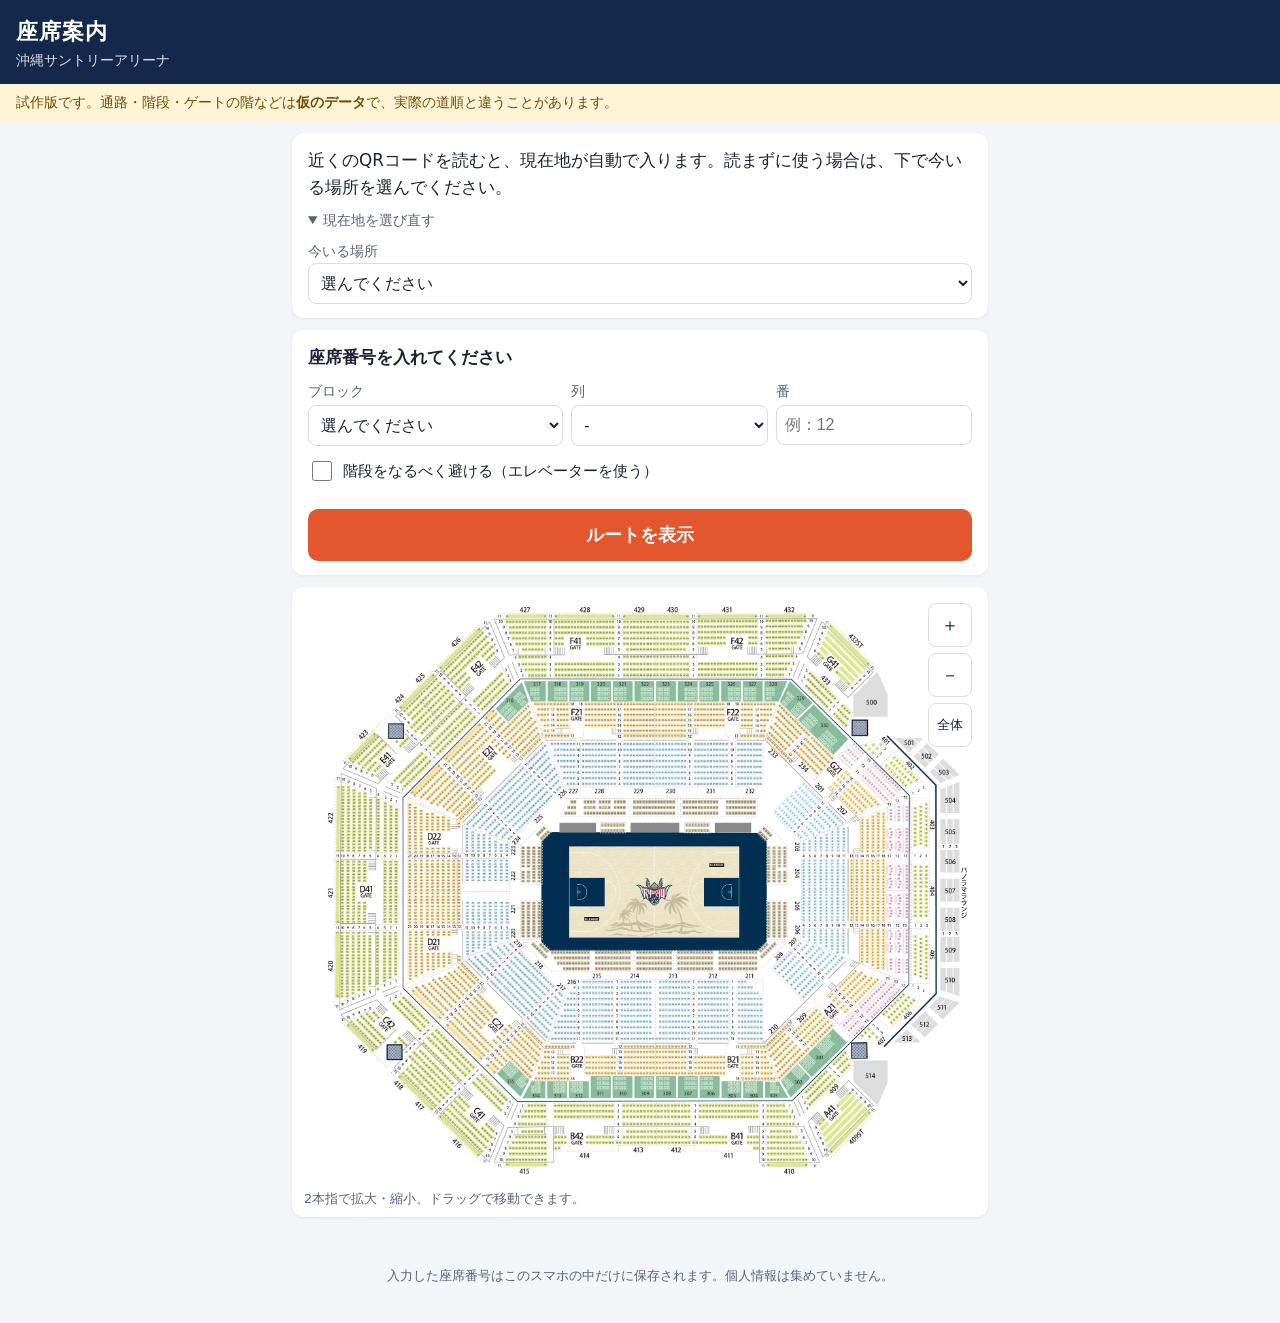
==== index.html @ 665fe1b9 "座席案内Webアプリの試作版を追加 QRコードのURL（?from=地点ID）から現在地を出し、ブロック・列・番を入れると 座席図の上にルートと文章の道順を表示する。座席図PDFからブロック・ゲート・" ====
<!doctype html>
<html lang="ja">
<head>
  <meta charset="utf-8">
  <meta name="viewport" content="width=device-width, initial-scale=1, viewport-fit=cover">
  <meta name="theme-color" content="#14284b">
  <title>座席案内 | 沖縄サントリーアリーナ</title>
  <link rel="stylesheet" href="style.css">
</head>
<body>
  <header class="site-header">
    <h1>座席案内</h1>
    <p class="venue">沖縄サントリーアリーナ</p>
  </header>

  <p class="trial-banner" role="note">
    試作版です。通路・階段・ゲートの階などは<strong>仮のデータ</strong>で、実際の道順と違うことがあります。
  </p>

  <main>
    <section class="card" aria-labelledby="here-title">
      <h2 id="here-title" class="visually-hidden">現在地</h2>
      <p id="here-text" class="here-text"></p>
      <details id="here-picker" class="here-picker">
        <summary>現在地を選び直す</summary>
        <label for="from-select">今いる場所</label>
        <select id="from-select"></select>
      </details>
    </section>

    <section class="card" aria-labelledby="seat-title">
      <h2 id="seat-title">座席番号を入れてください</h2>
      <form id="seat-form" novalidate>
        <div class="fields">
          <div class="field">
            <label for="block-select">ブロック</label>
            <select id="block-select" required></select>
          </div>
          <div class="field" id="row-field">
            <label for="row-select">列</label>
            <select id="row-select"></select>
          </div>
          <div class="field">
            <label for="seat-input">番</label>
            <input id="seat-input" type="number" inputmode="numeric" min="1" placeholder="例：12">
          </div>
        </div>
        <label class="check">
          <input id="avoid-stairs" type="checkbox">
          階段をなるべく避ける（エレベーターを使う）
        </label>
        <p id="form-error" class="form-error" role="alert"></p>
        <button type="submit" class="primary">ルートを表示</button>
      </form>
    </section>

    <section class="card map-card" aria-label="座席図">
      <div class="map-wrap">
        <svg id="map" role="img" aria-label="座席図とルート"></svg>
        <div class="map-tools">
          <button type="button" id="zoom-in" aria-label="拡大">＋</button>
          <button type="button" id="zoom-out" aria-label="縮小">－</button>
          <button type="button" id="zoom-fit" aria-label="ルート全体を表示">全体</button>
        </div>
      </div>
      <p class="map-hint">2本指で拡大・縮小、ドラッグで移動できます。</p>
    </section>

    <section class="card" id="result" hidden aria-labelledby="result-title">
      <h2 id="result-title">座席までの道順</h2>
      <p id="result-summary" class="summary"></p>
      <ol id="steps" class="steps"></ol>
      <p id="result-note" class="note"></p>
      <p class="note">迷ったときは、近くの柱などに貼られたQRコードを読むと、現在地を更新できます（座席番号は覚えています）。</p>
    </section>
  </main>

  <footer class="site-footer">
    <p>入力した座席番号はこのスマホの中だけに保存されます。個人情報は集めていません。</p>
  </footer>

  <script src="data/venue-data.js"></script>
  <script src="js/route.js"></script>
  <script src="js/app.js"></script>
</body>
</html>
---- style.css ----
:root {
  --navy: #14284b;
  --navy-soft: #2c4677;
  --accent: #e4572e;
  --accent-dark: #c2401b;
  --route: #e4572e;
  --bg: #f3f5f9;
  --card: #ffffff;
  --text: #1c2233;
  --muted: #5b6477;
  --line: #d7dce6;
  --warn-bg: #fff4d6;
  --warn-text: #6b4e00;
}

* { box-sizing: border-box; }

html { -webkit-text-size-adjust: 100%; }

body {
  margin: 0;
  background: var(--bg);
  color: var(--text);
  font-family: system-ui, -apple-system, "Hiragino Sans", "Noto Sans JP", "Yu Gothic UI", sans-serif;
  font-size: 16px;
  line-height: 1.6;
}

.site-header {
  background: var(--navy);
  color: #fff;
  padding: 14px 16px 12px;
  padding-top: max(14px, env(safe-area-inset-top));
}
.site-header h1 { margin: 0; font-size: 1.4rem; letter-spacing: 0.05em; }
.site-header .venue { margin: 0; font-size: 0.85rem; opacity: 0.85; }

.trial-banner {
  margin: 0;
  padding: 8px 16px;
  background: var(--warn-bg);
  color: var(--warn-text);
  font-size: 0.85rem;
}

main {
  max-width: 720px;
  margin: 0 auto;
  padding: 12px 12px 24px;
}

.card {
  background: var(--card);
  border-radius: 12px;
  padding: 14px 16px;
  margin-bottom: 12px;
  box-shadow: 0 1px 3px rgba(20, 40, 75, 0.08);
}
.card h2 { margin: 0 0 10px; font-size: 1.05rem; }

.here-text { margin: 0; font-size: 1.05rem; }
.here-text strong { color: var(--accent-dark); font-size: 1.2rem; }

.here-picker { margin-top: 8px; font-size: 0.9rem; color: var(--muted); }
.here-picker summary { cursor: pointer; }
.here-picker label { display: block; margin-top: 8px; }

.fields {
  display: grid;
  grid-template-columns: 1.3fr 1fr 1fr;
  gap: 8px;
}
.field label { display: block; font-size: 0.85rem; color: var(--muted); margin-bottom: 2px; }

select, input[type="number"] {
  width: 100%;
  font-size: 1rem;
  padding: 10px 8px;
  border: 1px solid var(--line);
  border-radius: 8px;
  background: #fff;
  color: var(--text);
}
select:focus, input:focus { outline: 2px solid var(--navy-soft); outline-offset: 1px; }

.check { display: flex; align-items: center; gap: 8px; margin: 12px 0 4px; font-size: 0.92rem; }
.check input { width: 20px; height: 20px; }

.form-error { color: #b3261e; margin: 4px 0; min-height: 1.2em; font-size: 0.9rem; }

button.primary {
  width: 100%;
  padding: 14px;
  font-size: 1.1rem;
  font-weight: bold;
  color: #fff;
  background: var(--accent);
  border: none;
  border-radius: 10px;
  cursor: pointer;
}
button.primary:active { background: var(--accent-dark); }

.map-card { padding: 8px; }
.map-wrap {
  position: relative;
  width: 100%;
  aspect-ratio: 2000 / 1729;
  background: #fff;
  border-radius: 8px;
  overflow: hidden;
  touch-action: none;
}
#map { width: 100%; height: 100%; display: block; cursor: grab; user-select: none; -webkit-user-select: none; }
#map.dragging { cursor: grabbing; }

.map-tools {
  position: absolute;
  right: 8px;
  top: 8px;
  display: flex;
  flex-direction: column;
  gap: 6px;
}
.map-tools button {
  min-width: 44px;
  height: 44px;
  font-size: 1.1rem;
  border: 1px solid var(--line);
  border-radius: 8px;
  background: rgba(255, 255, 255, 0.95);
  color: var(--navy);
  cursor: pointer;
}
.map-tools #zoom-fit { font-size: 0.8rem; }
.map-hint { margin: 6px 4px 0; font-size: 0.8rem; color: var(--muted); }

/* 地図の上の印 */
.route-line { fill: none; stroke: var(--route); stroke-width: 12; stroke-linecap: round; stroke-linejoin: round; }
.route-halo { fill: none; stroke: #fff; stroke-width: 20; stroke-linecap: round; stroke-linejoin: round; opacity: 0.9; }
.route-last { fill: none; stroke: var(--route); stroke-width: 9; stroke-dasharray: 4 16; stroke-linecap: round; }
.pin-here circle { fill: #1f6feb; stroke: #fff; stroke-width: 6; }
.pin-here .pulse { fill: #1f6feb; opacity: 0.25; stroke: none; }
.pin-seat path { fill: var(--accent); stroke: #fff; stroke-width: 5; }
.pin-label rect { fill: rgba(20, 40, 75, 0.92); }
.pin-label text { fill: #fff; font-size: 30px; font-weight: bold; font-family: inherit; }

.summary { margin: 0 0 8px; font-weight: bold; }
.steps { margin: 0; padding-left: 1.6em; }
.steps li { margin-bottom: 8px; }
.steps li.seat-step { font-weight: bold; }
.steps .sub { display: block; font-size: 0.85rem; color: var(--muted); font-weight: normal; }
.note { font-size: 0.85rem; color: var(--muted); margin: 10px 0 0; }
.note.warn { color: var(--warn-text); background: var(--warn-bg); padding: 6px 8px; border-radius: 6px; }

.site-footer { text-align: center; font-size: 0.8rem; color: var(--muted); padding: 0 16px 24px; }

.visually-hidden {
  position: absolute; width: 1px; height: 1px; margin: -1px; padding: 0;
  overflow: hidden; clip: rect(0 0 0 0); border: 0;
}

@media (max-width: 380px) {
  .fields { grid-template-columns: 1fr 1fr; }
  .fields .field:first-child { grid-column: 1 / -1; }
}
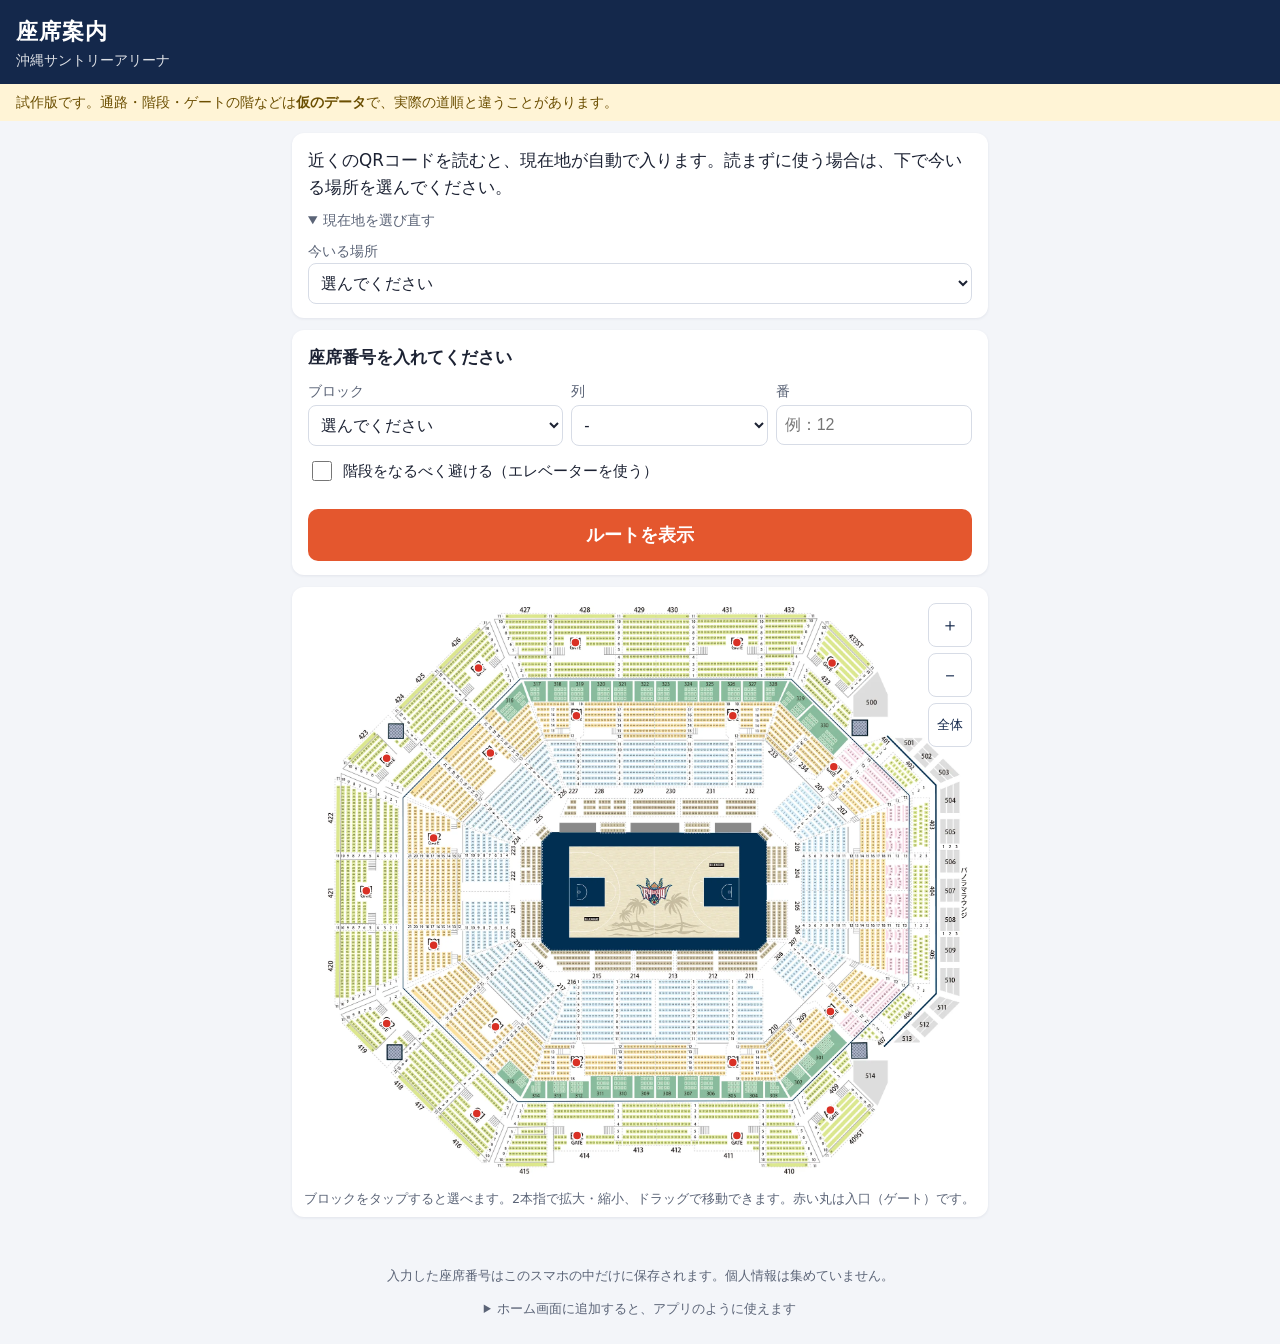
==== commit 18640876: "立体ビューと、座席図タップ・ホーム画面追加に対応 - 1F〜5Fの立体図を使い、手順ごとにその階の上へ道順を描く立体ビューを追加。   階段・エレベーターの手順では、下の階が沈み上の階が降りてくるアニ" ====
--- a/index.html
+++ b/index.html
@@ -5,6 +5,11 @@
   <meta name="viewport" content="width=device-width, initial-scale=1, viewport-fit=cover">
   <meta name="theme-color" content="#14284b">
   <title>座席案内 | 沖縄サントリーアリーナ</title>
+  <link rel="manifest" href="manifest.webmanifest">
+  <link rel="icon" href="assets/icon-192.png">
+  <link rel="apple-touch-icon" href="assets/icon-192.png">
+  <meta name="apple-mobile-web-app-capable" content="yes">
+  <meta name="apple-mobile-web-app-title" content="座席案内">
   <link rel="stylesheet" href="style.css">
 </head>
 <body>
@@ -63,13 +68,31 @@
           <button type="button" id="zoom-fit" aria-label="ルート全体を表示">全体</button>
         </div>
       </div>
-      <p class="map-hint">2本指で拡大・縮小、ドラッグで移動できます。</p>
+      <p class="map-hint">ブロックをタップすると選べます。2本指で拡大・縮小、ドラッグで移動できます。赤い丸は入口（ゲート）です。</p>
     </section>
 
     <section class="card" id="result" hidden aria-labelledby="result-title">
       <h2 id="result-title">座席までの道順</h2>
       <p id="result-summary" class="summary"></p>
+
+      <div id="axo-card" class="axo-card" hidden>
+        <div class="axo-head">
+          <span id="axo-floor" class="floor-badge">2F</span>
+          <span id="axo-caption" class="axo-caption" aria-live="polite"></span>
+        </div>
+        <div class="axo-wrap">
+          <svg id="axo" role="img" aria-label="立体図と道順" preserveAspectRatio="xMidYMid meet"></svg>
+          <div id="floor-rail" class="floor-rail" aria-hidden="true"></div>
+        </div>
+        <div class="axo-nav">
+          <button type="button" id="step-prev">◀ 前へ</button>
+          <span id="step-count" class="step-count"></span>
+          <button type="button" id="step-next">次へ ▶</button>
+        </div>
+      </div>
+
       <ol id="steps" class="steps"></ol>
+      <p class="note">手順をタップすると、立体図でその場所を表示します。</p>
       <p id="result-note" class="note"></p>
       <p class="note">迷ったときは、近くの柱などに貼られたQRコードを読むと、現在地を更新できます（座席番号は覚えています）。</p>
     </section>
@@ -77,10 +100,19 @@
 
   <footer class="site-footer">
     <p>入力した座席番号はこのスマホの中だけに保存されます。個人情報は集めていません。</p>
+    <details class="install">
+      <summary>ホーム画面に追加すると、アプリのように使えます</summary>
+      <ul>
+        <li>iPhone：Safariの共有ボタン → 「ホーム画面に追加」</li>
+        <li>Android：Chromeのメニュー（︙） → 「ホーム画面に追加」または「アプリをインストール」</li>
+      </ul>
+      <p>一度開いておけば、館内で電波が弱くても案内を表示できます。</p>
+    </details>
   </footer>
 
   <script src="data/venue-data.js"></script>
   <script src="js/route.js"></script>
+  <script src="js/axo-view.js"></script>
   <script src="js/app.js"></script>
 </body>
 </html>
--- a/style.css
+++ b/style.css
@@ -164,3 +164,142 @@
   .fields { grid-template-columns: 1fr 1fr; }
   .fields .field:first-child { grid-column: 1 / -1; }
 }
+
+.gate-mark { fill: #d93025; stroke: #fff; stroke-width: 4; }
+.seat-glow {
+  fill: var(--accent);
+  opacity: 0.35;
+  transform-box: fill-box;
+  transform-origin: center;
+  animation: seat-glow 1.4s ease-in-out infinite;
+}
+@keyframes seat-glow {
+  0%, 100% { transform: scale(0.7); opacity: 0.45; }
+  50% { transform: scale(1.25); opacity: 0.12; }
+}
+@media (prefers-reduced-motion: reduce) {
+  .seat-glow { animation: none; }
+}
+
+.install { margin-top: 10px; text-align: left; }
+.install summary { cursor: pointer; text-align: center; }
+.install ul { margin: 6px 0 0; padding-left: 1.4em; }
+
+/* ───────── 立体ビュー */
+.axo-card { margin: 4px -8px 12px; }
+.axo-head { display: flex; align-items: flex-start; gap: 8px; padding: 0 4px 6px; }
+.floor-badge {
+  flex: none;
+  background: var(--navy);
+  color: #fff;
+  font-weight: bold;
+  border-radius: 8px;
+  padding: 2px 10px;
+  font-size: 0.95rem;
+  white-space: nowrap;
+}
+.axo-caption { font-size: 0.95rem; font-weight: bold; line-height: 1.5; }
+.axo-wrap {
+  position: relative;
+  aspect-ratio: 3 / 2;
+  background: linear-gradient(#eef1f6, #f8f9fb);
+  border-radius: 10px;
+  overflow: hidden;
+}
+#axo { width: 100%; height: 100%; display: block; }
+.floor-rail {
+  position: absolute;
+  left: 6px;
+  top: 6px;
+  display: flex;
+  flex-direction: column;
+  gap: 3px;
+}
+.rail-floor {
+  font-size: 0.7rem;
+  width: 30px;
+  text-align: center;
+  border-radius: 6px;
+  background: rgba(255, 255, 255, 0.8);
+  color: #9aa3b4;
+  border: 1px solid transparent;
+}
+.rail-floor.used { color: var(--navy); border-color: #b9c3d6; }
+.rail-floor.active { background: var(--navy-soft); color: #fff; }
+.rail-floor.current { background: var(--accent); color: #fff; font-weight: bold; }
+.axo-nav { display: flex; align-items: center; justify-content: space-between; gap: 8px; padding: 8px 4px 0; }
+.axo-nav button {
+  min-width: 96px;
+  min-height: 44px;
+  border-radius: 10px;
+  border: 1px solid var(--line);
+  background: #fff;
+  color: var(--navy);
+  font-size: 1rem;
+  font-weight: bold;
+  cursor: pointer;
+}
+.axo-nav button:disabled { opacity: 0.35; cursor: default; }
+.step-count { color: var(--muted); font-size: 0.9rem; }
+
+.axo-route-all { fill: none; stroke: var(--route); stroke-width: 10; stroke-linecap: round; stroke-linejoin: round; opacity: 0.35; }
+.axo-route-halo { fill: none; stroke: #fff; stroke-width: 30; stroke-linecap: round; stroke-linejoin: round; opacity: 0.9; }
+.axo-route { fill: none; stroke: var(--route); stroke-width: 18; stroke-linecap: round; stroke-linejoin: round; }
+.axo-route-flow {
+  fill: none; stroke: #fff; stroke-width: 6; stroke-linecap: round; stroke-dasharray: 2 40;
+  animation: axo-flow 1s linear infinite;
+}
+@keyframes axo-flow { to { stroke-dashoffset: -42; } }
+.axo-here { fill: #1f6feb; stroke: #fff; stroke-width: 7; }
+.axo-here-pulse { fill: #1f6feb; opacity: 0.25; }
+.axo-seat { fill: var(--accent); stroke: #fff; stroke-width: 6; }
+.axo-seat-glow {
+  fill: var(--accent); opacity: 0.35; transform-box: fill-box; transform-origin: center;
+  animation: seat-glow 1.4s ease-in-out infinite;
+}
+.axo-label rect { fill: rgba(20, 40, 75, 0.92); }
+.axo-label.seat rect { fill: var(--accent-dark); }
+.axo-label text { fill: #fff; font-size: 40px; font-weight: bold; font-family: inherit; }
+.axo-lift rect { fill: #fff; stroke: var(--navy); stroke-width: 6; }
+.axo-lift text { fill: var(--navy); font-size: 38px; font-weight: bold; font-family: inherit; }
+.axo-climb line { stroke: var(--accent); stroke-width: 10; stroke-dasharray: 6 18; stroke-linecap: round; animation: axo-flow 0.8s linear infinite; }
+.axo-climb path { fill: none; stroke: var(--accent); stroke-width: 12; stroke-linecap: round; stroke-linejoin: round; }
+.axo-climb circle { fill: var(--accent); }
+
+/* 階が入れ替わるアニメーション（下の階が沈み、上の階が降りてくる） */
+.axo-layer.enter-from-above { animation: enter-above 0.6s ease-out both; }
+.axo-layer.enter-from-below { animation: enter-below 0.6s ease-out both; }
+@keyframes enter-above { from { transform: translateY(-220px); opacity: 0; } to { transform: none; opacity: 1; } }
+@keyframes enter-below { from { transform: translateY(220px); opacity: 0; } to { transform: none; opacity: 1; } }
+
+.going-up .from { animation: sink 3.2s ease-in-out infinite; }
+.going-up .to { animation: drop-in 3.2s ease-in-out infinite; }
+.going-down .from { animation: rise-away 3.2s ease-in-out infinite; }
+.going-down .to { animation: rise-in 3.2s ease-in-out infinite; }
+@keyframes sink {
+  0%, 25% { transform: none; opacity: 1; }
+  55%, 100% { transform: translateY(180px); opacity: 0.18; }
+}
+@keyframes drop-in {
+  0%, 25% { transform: translateY(-260px); opacity: 0; }
+  55%, 100% { transform: none; opacity: 1; }
+}
+@keyframes rise-away {
+  0%, 25% { transform: none; opacity: 1; }
+  55%, 100% { transform: translateY(-180px); opacity: 0.18; }
+}
+@keyframes rise-in {
+  0%, 25% { transform: translateY(260px); opacity: 0; }
+  55%, 100% { transform: none; opacity: 1; }
+}
+.axo-climb { animation: climb-show 3.2s ease-in-out infinite; }
+@keyframes climb-show { 0%, 20% { opacity: 1; } 60%, 100% { opacity: 0.2; } }
+
+.steps li { cursor: pointer; border-radius: 6px; padding: 2px 4px; }
+.steps li.active { background: #fdebe5; }
+
+@media (prefers-reduced-motion: reduce) {
+  .axo-route-flow, .axo-climb line, .axo-seat-glow, .axo-layer, .going-up .from, .going-up .to,
+  .going-down .from, .going-down .to, .axo-climb { animation: none !important; }
+  .going-up .from, .going-down .from { opacity: 0.25; }
+}
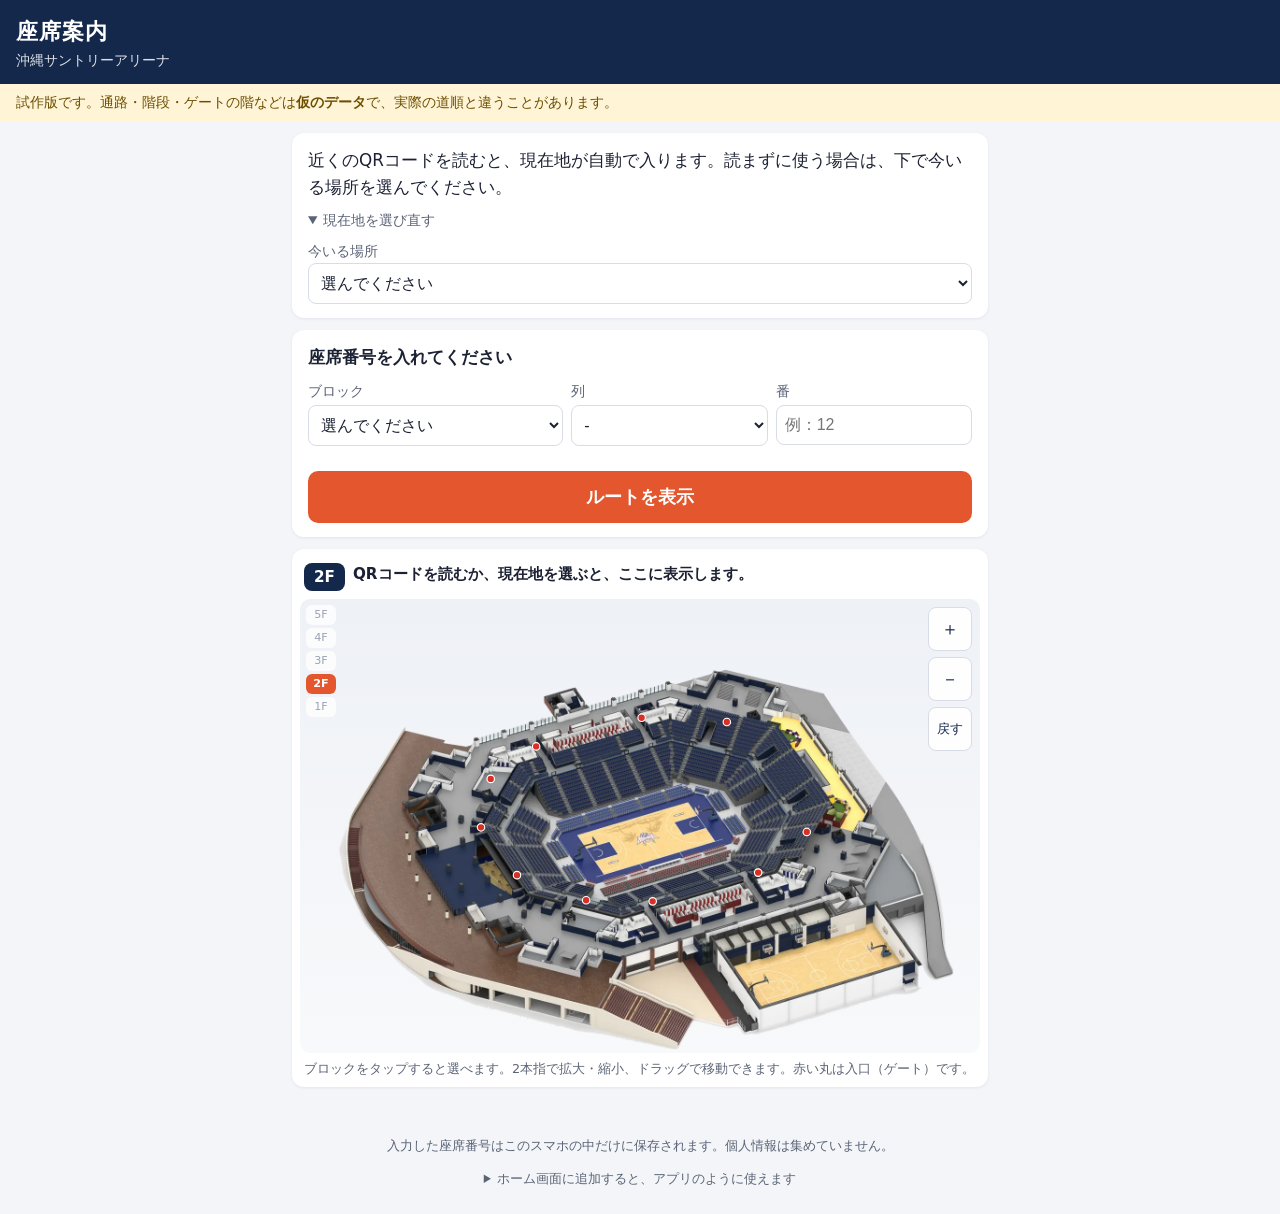
==== commit f17b7546: "座席図（PDF）の表示と「エレベーターを使う」の選択をなくし、立体図だけで案内 - 画面から座席図を外し、立体図を常に表示。現在地、選んだブロック、道順をすべて立体図で見せる - 立体図のタップでブロ" ====
--- a/index.html
+++ b/index.html
@@ -50,46 +50,36 @@
             <input id="seat-input" type="number" inputmode="numeric" min="1" placeholder="例：12">
           </div>
         </div>
-        <label class="check">
-          <input id="avoid-stairs" type="checkbox">
-          階段をなるべく避ける（エレベーターを使う）
-        </label>
         <p id="form-error" class="form-error" role="alert"></p>
         <button type="submit" class="primary">ルートを表示</button>
       </form>
     </section>
 
-    <section class="card map-card" aria-label="座席図">
-      <div class="map-wrap">
-        <svg id="map" role="img" aria-label="座席図とルート"></svg>
+    <section class="card map-card" id="axo-card" aria-label="立体図">
+      <div class="axo-head">
+        <span id="axo-floor" class="floor-badge">2F</span>
+        <span id="axo-caption" class="axo-caption" aria-live="polite"></span>
+      </div>
+      <div class="axo-wrap">
+        <svg id="axo" role="img" aria-label="立体図と道順"></svg>
+        <div id="floor-rail" class="floor-rail" aria-hidden="true"></div>
         <div class="map-tools">
-          <button type="button" id="zoom-in" aria-label="拡大">＋</button>
-          <button type="button" id="zoom-out" aria-label="縮小">－</button>
-          <button type="button" id="zoom-fit" aria-label="ルート全体を表示">全体</button>
+          <button type="button" id="axo-zoom-in" aria-label="拡大">＋</button>
+          <button type="button" id="axo-zoom-out" aria-label="縮小">－</button>
+          <button type="button" id="axo-zoom-fit" aria-label="元の表示に戻す">戻す</button>
         </div>
       </div>
-      <p class="map-hint">ブロックをタップすると選べます。2本指で拡大・縮小、ドラッグで移動できます。赤い丸は入口（ゲート）です。</p>
+      <div class="axo-nav" id="axo-nav" hidden>
+        <button type="button" id="step-prev">◀ 前へ</button>
+        <span id="step-count" class="step-count"></span>
+        <button type="button" id="step-next">次へ ▶</button>
+      </div>
+      <p class="map-hint" id="axo-hint">ブロックをタップすると選べます。2本指で拡大・縮小、ドラッグで移動できます。赤い丸は入口（ゲート）です。</p>
     </section>
 
     <section class="card" id="result" hidden aria-labelledby="result-title">
       <h2 id="result-title">座席までの道順</h2>
       <p id="result-summary" class="summary"></p>
-
-      <div id="axo-card" class="axo-card" hidden>
-        <div class="axo-head">
-          <span id="axo-floor" class="floor-badge">2F</span>
-          <span id="axo-caption" class="axo-caption" aria-live="polite"></span>
-        </div>
-        <div class="axo-wrap">
-          <svg id="axo" role="img" aria-label="立体図と道順" preserveAspectRatio="xMidYMid meet"></svg>
-          <div id="floor-rail" class="floor-rail" aria-hidden="true"></div>
-        </div>
-        <div class="axo-nav">
-          <button type="button" id="step-prev">◀ 前へ</button>
-          <span id="step-count" class="step-count"></span>
-          <button type="button" id="step-next">次へ ▶</button>
-        </div>
-      </div>
 
       <ol id="steps" class="steps"></ol>
       <p class="note">手順をタップすると、立体図でその場所を表示します。</p>
--- a/style.css
+++ b/style.css
@@ -102,18 +102,6 @@
 button.primary:active { background: var(--accent-dark); }
 
 .map-card { padding: 8px; }
-.map-wrap {
-  position: relative;
-  width: 100%;
-  aspect-ratio: 2000 / 1729;
-  background: #fff;
-  border-radius: 8px;
-  overflow: hidden;
-  touch-action: none;
-}
-#map { width: 100%; height: 100%; display: block; cursor: grab; user-select: none; -webkit-user-select: none; }
-#map.dragging { cursor: grabbing; }
-
 .map-tools {
   position: absolute;
   right: 8px;
@@ -132,18 +120,8 @@
   color: var(--navy);
   cursor: pointer;
 }
-.map-tools #zoom-fit { font-size: 0.8rem; }
+.map-tools #axo-zoom-fit { font-size: 0.8rem; }
 .map-hint { margin: 6px 4px 0; font-size: 0.8rem; color: var(--muted); }
-
-/* 地図の上の印 */
-.route-line { fill: none; stroke: var(--route); stroke-width: 12; stroke-linecap: round; stroke-linejoin: round; }
-.route-halo { fill: none; stroke: #fff; stroke-width: 20; stroke-linecap: round; stroke-linejoin: round; opacity: 0.9; }
-.route-last { fill: none; stroke: var(--route); stroke-width: 9; stroke-dasharray: 4 16; stroke-linecap: round; }
-.pin-here circle { fill: #1f6feb; stroke: #fff; stroke-width: 6; }
-.pin-here .pulse { fill: #1f6feb; opacity: 0.25; stroke: none; }
-.pin-seat path { fill: var(--accent); stroke: #fff; stroke-width: 5; }
-.pin-label rect { fill: rgba(20, 40, 75, 0.92); }
-.pin-label text { fill: #fff; font-size: 30px; font-weight: bold; font-family: inherit; }
 
 .summary { margin: 0 0 8px; font-weight: bold; }
 .steps { margin: 0; padding-left: 1.6em; }
@@ -165,14 +143,6 @@
   .fields .field:first-child { grid-column: 1 / -1; }
 }
 
-.gate-mark { fill: #d93025; stroke: #fff; stroke-width: 4; }
-.seat-glow {
-  fill: var(--accent);
-  opacity: 0.35;
-  transform-box: fill-box;
-  transform-origin: center;
-  animation: seat-glow 1.4s ease-in-out infinite;
-}
 @keyframes seat-glow {
   0%, 100% { transform: scale(0.7); opacity: 0.45; }
   50% { transform: scale(1.25); opacity: 0.12; }
@@ -186,7 +156,6 @@
 .install ul { margin: 6px 0 0; padding-left: 1.4em; }
 
 /* ───────── 立体ビュー */
-.axo-card { margin: 4px -8px 12px; }
 .axo-head { display: flex; align-items: flex-start; gap: 8px; padding: 0 4px 6px; }
 .floor-badge {
   flex: none;
@@ -303,3 +272,10 @@
   .going-down .from, .going-down .to, .axo-climb { animation: none !important; }
   .going-up .from, .going-down .from { opacity: 0.25; }
 }
+
+.axo-gate { fill: #d93025; stroke: #fff; stroke-width: 5; }
+.map-card .axo-head { padding: 6px 4px 8px; }
+.axo-wrap { touch-action: none; }
+#axo { cursor: grab; user-select: none; -webkit-user-select: none; }
+
+[hidden] { display: none !important; }
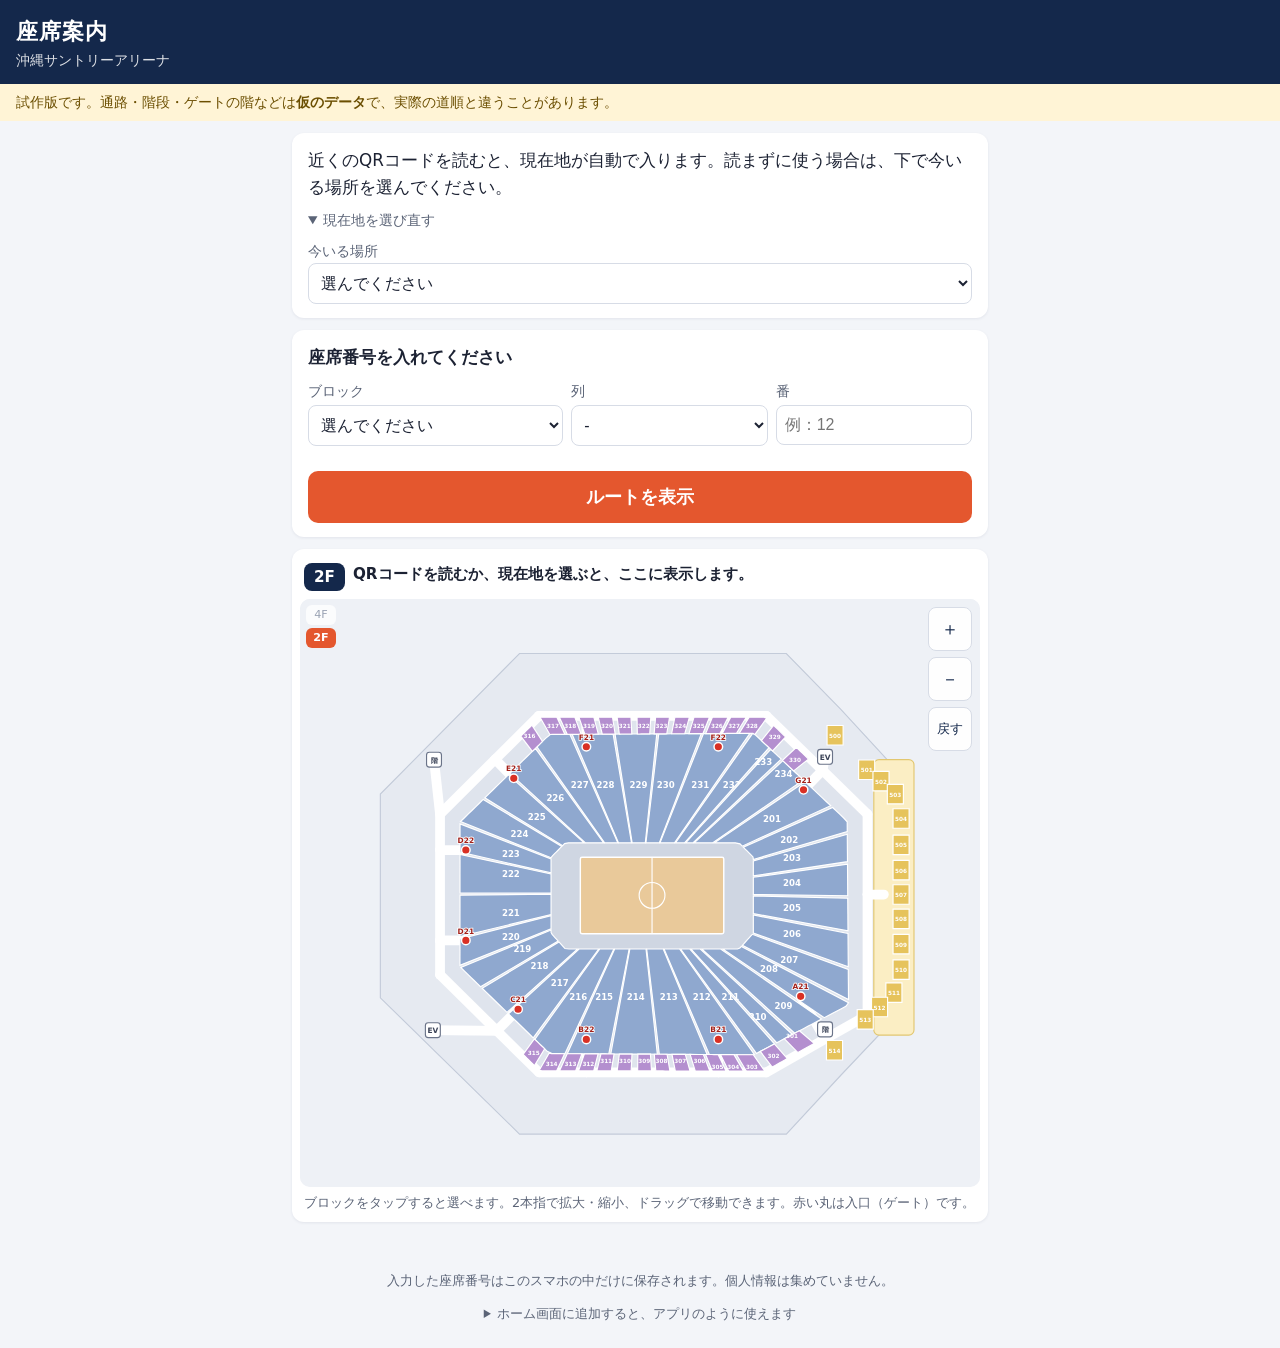
==== commit 950e4442: "立体図を平面図に置き換え、道順を横スライドのカードに変更 - 2F・4Fを真上から見た平面図を、座席・廊下・ゲート・階段のデータから描くようにした（js/floor-map.js） - 4Fは客席の外" ====
--- a/index.html
+++ b/index.html
@@ -55,13 +55,13 @@
       </form>
     </section>
 
-    <section class="card map-card" id="axo-card" aria-label="立体図">
+    <section class="card map-card" id="axo-card" aria-label="平面図">
       <div class="axo-head">
         <span id="axo-floor" class="floor-badge">2F</span>
         <span id="axo-caption" class="axo-caption" aria-live="polite"></span>
       </div>
       <div class="axo-wrap">
-        <svg id="axo" role="img" aria-label="立体図と道順"></svg>
+        <svg id="axo" role="img" aria-label="平面図と道順"></svg>
         <div id="floor-rail" class="floor-rail" aria-hidden="true"></div>
         <div class="map-tools">
           <button type="button" id="axo-zoom-in" aria-label="拡大">＋</button>
@@ -69,11 +69,8 @@
           <button type="button" id="axo-zoom-fit" aria-label="元の表示に戻す">戻す</button>
         </div>
       </div>
-      <div class="axo-nav" id="axo-nav" hidden>
-        <button type="button" id="step-prev">◀ 前へ</button>
-        <span id="step-count" class="step-count"></span>
-        <button type="button" id="step-next">次へ ▶</button>
-      </div>
+      <div id="step-slider" class="step-slider" hidden aria-label="道順の手順（横にスライド）"></div>
+      <div id="step-dots" class="step-dots" hidden></div>
       <p class="map-hint" id="axo-hint">ブロックをタップすると選べます。2本指で拡大・縮小、ドラッグで移動できます。赤い丸は入口（ゲート）です。</p>
     </section>
 
@@ -81,8 +78,11 @@
       <h2 id="result-title">座席までの道順</h2>
       <p id="result-summary" class="summary"></p>
 
-      <ol id="steps" class="steps"></ol>
-      <p class="note">手順をタップすると、立体図でその場所を表示します。</p>
+      <details class="all-steps">
+        <summary>手順を一覧で見る</summary>
+        <ol id="steps" class="steps"></ol>
+        <p class="note">手順をタップすると、地図でその場所を表示します。</p>
+      </details>
       <p id="result-note" class="note"></p>
       <p class="note">迷ったときは、近くの柱などに貼られたQRコードを読むと、現在地を更新できます（座席番号は覚えています）。</p>
     </section>
@@ -102,7 +102,7 @@
 
   <script src="data/venue-data.js"></script>
   <script src="js/route.js"></script>
-  <script src="js/axo-view.js"></script>
+  <script src="js/floor-map.js"></script>
   <script src="js/app.js"></script>
 </body>
 </html>
--- a/style.css
+++ b/style.css
@@ -155,7 +155,7 @@
 .install summary { cursor: pointer; text-align: center; }
 .install ul { margin: 6px 0 0; padding-left: 1.4em; }
 
-/* ───────── 立体ビュー */
+/* ───────── 平面図 */
 .axo-head { display: flex; align-items: flex-start; gap: 8px; padding: 0 4px 6px; }
 .floor-badge {
   flex: none;
@@ -170,7 +170,7 @@
 .axo-caption { font-size: 0.95rem; font-weight: bold; line-height: 1.5; }
 .axo-wrap {
   position: relative;
-  aspect-ratio: 3 / 2;
+  aspect-ratio: 2000 / 1729;
   background: linear-gradient(#eef1f6, #f8f9fb);
   border-radius: 10px;
   overflow: hidden;
@@ -196,20 +196,6 @@
 .rail-floor.used { color: var(--navy); border-color: #b9c3d6; }
 .rail-floor.active { background: var(--navy-soft); color: #fff; }
 .rail-floor.current { background: var(--accent); color: #fff; font-weight: bold; }
-.axo-nav { display: flex; align-items: center; justify-content: space-between; gap: 8px; padding: 8px 4px 0; }
-.axo-nav button {
-  min-width: 96px;
-  min-height: 44px;
-  border-radius: 10px;
-  border: 1px solid var(--line);
-  background: #fff;
-  color: var(--navy);
-  font-size: 1rem;
-  font-weight: bold;
-  cursor: pointer;
-}
-.axo-nav button:disabled { opacity: 0.35; cursor: default; }
-.step-count { color: var(--muted); font-size: 0.9rem; }
 
 .axo-route-all { fill: none; stroke: var(--route); stroke-width: 10; stroke-linecap: round; stroke-linejoin: round; opacity: 0.35; }
 .axo-route-halo { fill: none; stroke: #fff; stroke-width: 30; stroke-linecap: round; stroke-linejoin: round; opacity: 0.9; }
@@ -231,6 +217,68 @@
 .axo-label text { fill: #fff; font-size: 40px; font-weight: bold; font-family: inherit; }
 .axo-lift rect { fill: #fff; stroke: var(--navy); stroke-width: 6; }
 .axo-lift text { fill: var(--navy); font-size: 38px; font-weight: bold; font-family: inherit; }
+/* 平面図の形 */
+.fm-ground { fill: #eef1f6; }
+.fm-building { fill: #e6eaf1; stroke: #c3cbd9; stroke-width: 4; }
+.fm-bowl { fill: #dfe4ed; stroke: #c3cbd9; stroke-width: 4; }
+.fm-apron { fill: #cfd6e2; }
+.fm-court { fill: #e9c99a; stroke: #fff; stroke-width: 5; }
+.fm-court-line { stroke: #fff; stroke-width: 4; fill: none; }
+.fm-below { opacity: 0.35; }
+.fm-upper-ring { fill: #e3e8f0; stroke: #b9c3d6; stroke-width: 4; }
+.fm-lounge-area { fill: #fbeec4; stroke: #e2c770; stroke-width: 4; }
+.fm-concourse { fill: none; stroke: #ffffff; stroke-width: 34; stroke-linecap: round; stroke-linejoin: round; }
+.fm-block { stroke: #fff; stroke-width: 4; }
+.fm-block.lower { fill: #8fa8cf; }
+.fm-block.box { fill: #b48fcf; }
+.fm-block.upper { fill: #7fb6a8; }
+.fm-block.lounge { fill: #e6c35c; }
+.fm-block.selected { fill: var(--accent); }
+.fm-block-label { fill: #fff; font-size: 30px; font-weight: bold; font-family: inherit; pointer-events: none; }
+.fm-block-label.small { font-size: 20px; }
+.fm-core rect { fill: #fff; stroke: #6b7489; stroke-width: 4; }
+.fm-core text { fill: #3a4256; font-size: 26px; font-weight: bold; font-family: inherit; }
+.fm-gate { fill: #d93025; stroke: #fff; stroke-width: 5; }
+.fm-gate-label { fill: #a3201a; font-size: 26px; font-weight: bold; font-family: inherit; paint-order: stroke; stroke: #fff; stroke-width: 6; }
+.fm-climb circle { fill: var(--accent); stroke: #fff; stroke-width: 6; }
+.fm-climb text { fill: #fff; font-size: 52px; font-weight: bold; }
+
+/* 道順の手順（横にスライドするカード） */
+.step-slider {
+  display: flex;
+  overflow-x: auto;
+  scroll-snap-type: x mandatory;
+  scrollbar-width: none;
+  margin-top: 8px;
+  -webkit-overflow-scrolling: touch;
+}
+.step-slider::-webkit-scrollbar { display: none; }
+.step-card {
+  flex: 0 0 100%;
+  scroll-snap-align: start;
+  scroll-snap-stop: always;
+  padding: 10px 12px;
+  border: 1px solid var(--line);
+  border-radius: 10px;
+  background: #fff;
+}
+.step-card.seat { border-color: var(--accent); background: #fff7f4; }
+.step-card-head { display: flex; justify-content: space-between; align-items: center; margin-bottom: 4px; }
+.step-num { color: var(--muted); font-size: 0.85rem; font-weight: bold; }
+.step-floor { background: var(--navy); color: #fff; font-size: 0.8rem; font-weight: bold; border-radius: 6px; padding: 0 8px; }
+.step-text { margin: 0; font-size: 1.05rem; font-weight: bold; }
+.step-sub { margin: 4px 0 0; font-size: 0.85rem; color: var(--muted); }
+.step-swipe { margin: 8px 0 0; font-size: 0.8rem; color: var(--accent-dark); }
+.step-dots { display: flex; justify-content: center; gap: 4px; padding-top: 6px; flex-wrap: wrap; }
+.step-dot {
+  width: 28px; height: 28px; padding: 0; border: none; background: none; cursor: pointer;
+  display: flex; align-items: center; justify-content: center;
+}
+.step-dot::before { content: ""; width: 9px; height: 9px; border-radius: 50%; background: #c3cbd9; }
+.step-dot.active::before { background: var(--accent); width: 22px; border-radius: 5px; }
+.all-steps { margin-top: 4px; }
+.all-steps summary { cursor: pointer; color: var(--navy-soft); font-size: 0.9rem; margin-bottom: 6px; }
+
 .axo-climb line { stroke: var(--accent); stroke-width: 10; stroke-dasharray: 6 18; stroke-linecap: round; animation: axo-flow 0.8s linear infinite; }
 .axo-climb path { fill: none; stroke: var(--accent); stroke-width: 12; stroke-linecap: round; stroke-linejoin: round; }
 .axo-climb circle { fill: var(--accent); }
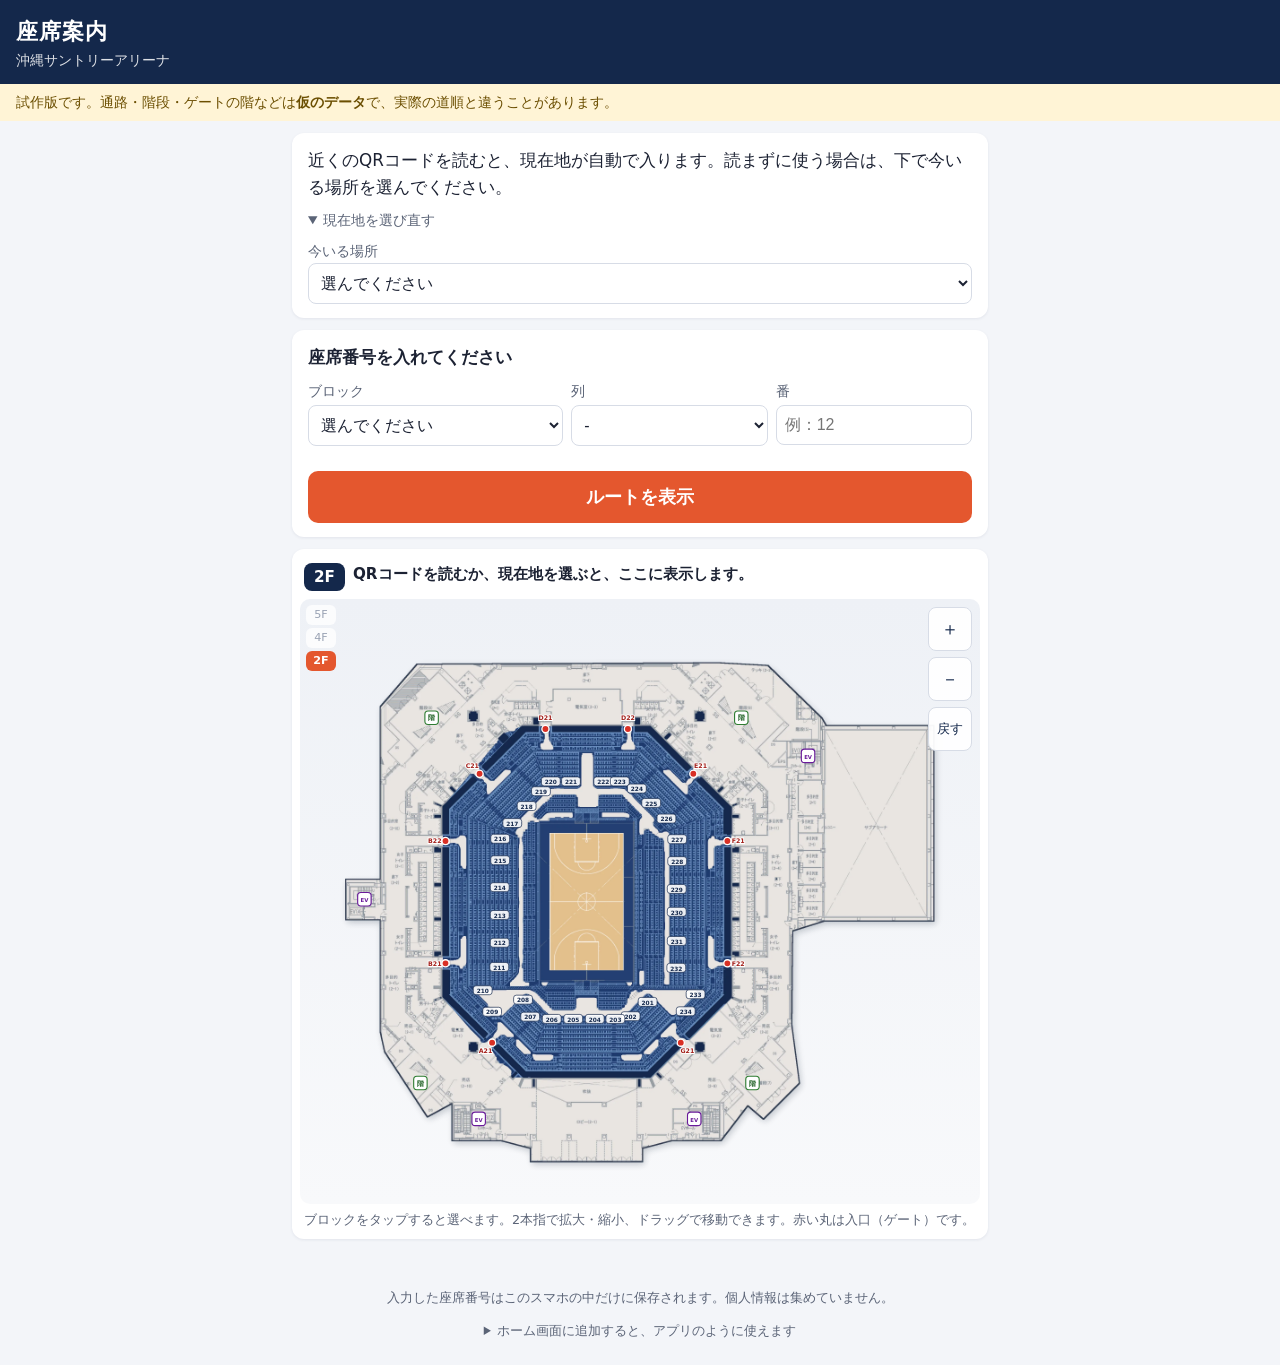
==== commit e3d88c7e: "「次へ」ボタンを追加し、4階の入口と5階（パノラマラウンジ）への道順を図面に合わせる - 手順のスライドに「前へ」「次へ」ボタンを追加（スワイプもそのまま使える） - 401〜433の最寄りゲートを4" ====
--- a/index.html
+++ b/index.html
@@ -70,7 +70,11 @@
         </div>
       </div>
       <div id="step-slider" class="step-slider" hidden aria-label="道順の手順（横にスライド）"></div>
-      <div id="step-dots" class="step-dots" hidden></div>
+      <div id="step-nav" class="step-nav" hidden>
+        <button type="button" id="step-prev" aria-label="前の手順">◀ 前へ</button>
+        <div id="step-dots" class="step-dots"></div>
+        <button type="button" id="step-next" aria-label="次の手順">次へ ▶</button>
+      </div>
       <p class="map-hint" id="axo-hint">ブロックをタップすると選べます。2本指で拡大・縮小、ドラッグで移動できます。赤い丸は入口（ゲート）です。</p>
     </section>
 
--- a/style.css
+++ b/style.css
@@ -170,7 +170,7 @@
 .axo-caption { font-size: 0.95rem; font-weight: bold; line-height: 1.5; }
 .axo-wrap {
   position: relative;
-  aspect-ratio: 2000 / 1729;
+  aspect-ratio: 1360 / 1210;
   background: linear-gradient(#eef1f6, #f8f9fb);
   border-radius: 10px;
   overflow: hidden;
@@ -197,15 +197,15 @@
 .rail-floor.active { background: var(--navy-soft); color: #fff; }
 .rail-floor.current { background: var(--accent); color: #fff; font-weight: bold; }
 
-.axo-route-all { fill: none; stroke: var(--route); stroke-width: 10; stroke-linecap: round; stroke-linejoin: round; opacity: 0.35; }
-.axo-route-halo { fill: none; stroke: #fff; stroke-width: 30; stroke-linecap: round; stroke-linejoin: round; opacity: 0.9; }
-.axo-route { fill: none; stroke: var(--route); stroke-width: 18; stroke-linecap: round; stroke-linejoin: round; }
+.axo-route-all { fill: none; stroke: var(--route); stroke-width: 5; stroke-linecap: round; stroke-linejoin: round; opacity: 0.35; }
+.axo-route-halo { fill: none; stroke: #fff; stroke-width: 15; stroke-linecap: round; stroke-linejoin: round; opacity: 0.9; }
+.axo-route { fill: none; stroke: var(--route); stroke-width: 9; stroke-linecap: round; stroke-linejoin: round; }
 .axo-route-flow {
-  fill: none; stroke: #fff; stroke-width: 6; stroke-linecap: round; stroke-dasharray: 2 40;
+  fill: none; stroke: #fff; stroke-width: 3; stroke-linecap: round; stroke-dasharray: 1 20;
   animation: axo-flow 1s linear infinite;
 }
-@keyframes axo-flow { to { stroke-dashoffset: -42; } }
-.axo-here { fill: #1f6feb; stroke: #fff; stroke-width: 7; }
+@keyframes axo-flow { to { stroke-dashoffset: -21; } }
+.axo-here { fill: #1f6feb; stroke: #fff; stroke-width: 4; }
 .axo-here-pulse { fill: #1f6feb; opacity: 0.25; }
 .axo-seat { fill: var(--accent); stroke: #fff; stroke-width: 6; }
 .axo-seat-glow {
@@ -214,34 +214,24 @@
 }
 .axo-label rect { fill: rgba(20, 40, 75, 0.92); }
 .axo-label.seat rect { fill: var(--accent-dark); }
-.axo-label text { fill: #fff; font-size: 40px; font-weight: bold; font-family: inherit; }
-.axo-lift rect { fill: #fff; stroke: var(--navy); stroke-width: 6; }
-.axo-lift text { fill: var(--navy); font-size: 38px; font-weight: bold; font-family: inherit; }
-/* 平面図の形 */
-.fm-ground { fill: #eef1f6; }
-.fm-building { fill: #e6eaf1; stroke: #c3cbd9; stroke-width: 4; }
-.fm-bowl { fill: #dfe4ed; stroke: #c3cbd9; stroke-width: 4; }
-.fm-apron { fill: #cfd6e2; }
-.fm-court { fill: #e9c99a; stroke: #fff; stroke-width: 5; }
-.fm-court-line { stroke: #fff; stroke-width: 4; fill: none; }
-.fm-below { opacity: 0.35; }
-.fm-upper-ring { fill: #e3e8f0; stroke: #b9c3d6; stroke-width: 4; }
-.fm-lounge-area { fill: #fbeec4; stroke: #e2c770; stroke-width: 4; }
-.fm-concourse { fill: none; stroke: #ffffff; stroke-width: 34; stroke-linecap: round; stroke-linejoin: round; }
-.fm-block { stroke: #fff; stroke-width: 4; }
-.fm-block.lower { fill: #8fa8cf; }
-.fm-block.box { fill: #b48fcf; }
-.fm-block.upper { fill: #7fb6a8; }
-.fm-block.lounge { fill: #e6c35c; }
-.fm-block.selected { fill: var(--accent); }
-.fm-block-label { fill: #fff; font-size: 30px; font-weight: bold; font-family: inherit; pointer-events: none; }
-.fm-block-label.small { font-size: 20px; }
-.fm-core rect { fill: #fff; stroke: #6b7489; stroke-width: 4; }
-.fm-core text { fill: #3a4256; font-size: 26px; font-weight: bold; font-family: inherit; }
-.fm-gate { fill: #d93025; stroke: #fff; stroke-width: 5; }
-.fm-gate-label { fill: #a3201a; font-size: 26px; font-weight: bold; font-family: inherit; paint-order: stroke; stroke: #fff; stroke-width: 6; }
-.fm-climb circle { fill: var(--accent); stroke: #fff; stroke-width: 6; }
-.fm-climb text { fill: #fff; font-size: 52px; font-weight: bold; }
+.axo-label text { fill: #fff; font-size: 20px; font-weight: bold; font-family: inherit; }
+.axo-lift rect { fill: #fff; stroke: var(--accent); stroke-width: 4; }
+.axo-lift text { fill: var(--accent-dark); font-size: 18px; font-weight: bold; font-family: inherit; }
+/* 平面図の上の印 */
+.fm-block-tag rect { fill: rgba(255, 255, 255, 0.9); stroke: #14284b; stroke-width: 1.5; }
+.fm-block-tag text { fill: #14284b; font-size: 13px; font-weight: bold; font-family: inherit; }
+.fm-block-tag.box text, .fm-block-tag.lounge text { font-size: 11px; }
+.fm-block-tag.selected rect { fill: var(--accent); stroke: #fff; }
+.fm-block-tag.selected text { fill: #fff; }
+.fm-block-tag { pointer-events: none; }
+.fm-core rect { fill: #fff; stroke: #2e7d32; stroke-width: 2.5; }
+.fm-core text { fill: #1b5e20; font-size: 15px; font-weight: bold; font-family: inherit; }
+.fm-core.ev rect { stroke: #6a1b9a; }
+.fm-core.ev text { fill: #6a1b9a; font-size: 12px; }
+.fm-gate { fill: #d93025; stroke: #fff; stroke-width: 3; }
+.fm-gate-label { fill: #a3201a; font-size: 14px; font-weight: bold; font-family: inherit; paint-order: stroke; stroke: #fff; stroke-width: 4; }
+.fm-climb circle { fill: var(--accent); stroke: #fff; stroke-width: 4; }
+.fm-climb text { fill: #fff; font-size: 28px; font-weight: bold; }
 
 /* 道順の手順（横にスライドするカード） */
 .step-slider {
@@ -269,13 +259,28 @@
 .step-text { margin: 0; font-size: 1.05rem; font-weight: bold; }
 .step-sub { margin: 4px 0 0; font-size: 0.85rem; color: var(--muted); }
 .step-swipe { margin: 8px 0 0; font-size: 0.8rem; color: var(--accent-dark); }
-.step-dots { display: flex; justify-content: center; gap: 4px; padding-top: 6px; flex-wrap: wrap; }
+.step-nav { display: flex; align-items: center; gap: 6px; padding-top: 8px; }
+.step-nav > button {
+  flex: none;
+  min-width: 92px;
+  min-height: 44px;
+  border-radius: 10px;
+  border: 1px solid var(--navy-soft);
+  background: #fff;
+  color: var(--navy);
+  font-size: 1rem;
+  font-weight: bold;
+  cursor: pointer;
+}
+.step-nav #step-next { background: var(--navy); color: #fff; }
+.step-nav > button:disabled { opacity: 0.3; cursor: default; }
+.step-dots { flex: 1; display: flex; justify-content: center; gap: 2px; flex-wrap: wrap; }
 .step-dot {
-  width: 28px; height: 28px; padding: 0; border: none; background: none; cursor: pointer;
+  width: 18px; height: 28px; padding: 0; border: none; background: none; cursor: pointer;
   display: flex; align-items: center; justify-content: center;
 }
 .step-dot::before { content: ""; width: 9px; height: 9px; border-radius: 50%; background: #c3cbd9; }
-.step-dot.active::before { background: var(--accent); width: 22px; border-radius: 5px; }
+.step-dot.active::before { background: var(--accent); width: 16px; border-radius: 5px; }
 .all-steps { margin-top: 4px; }
 .all-steps summary { cursor: pointer; color: var(--navy-soft); font-size: 0.9rem; margin-bottom: 6px; }
 
@@ -286,8 +291,8 @@
 /* 階が入れ替わるアニメーション（下の階が沈み、上の階が降りてくる） */
 .axo-layer.enter-from-above { animation: enter-above 0.6s ease-out both; }
 .axo-layer.enter-from-below { animation: enter-below 0.6s ease-out both; }
-@keyframes enter-above { from { transform: translateY(-220px); opacity: 0; } to { transform: none; opacity: 1; } }
-@keyframes enter-below { from { transform: translateY(220px); opacity: 0; } to { transform: none; opacity: 1; } }
+@keyframes enter-above { from { transform: translateY(-120px); opacity: 0; } to { transform: none; opacity: 1; } }
+@keyframes enter-below { from { transform: translateY(120px); opacity: 0; } to { transform: none; opacity: 1; } }
 
 .going-up .from { animation: sink 3.2s ease-in-out infinite; }
 .going-up .to { animation: drop-in 3.2s ease-in-out infinite; }
@@ -295,18 +300,18 @@
 .going-down .to { animation: rise-in 3.2s ease-in-out infinite; }
 @keyframes sink {
   0%, 25% { transform: none; opacity: 1; }
-  55%, 100% { transform: translateY(180px); opacity: 0.18; }
+  55%, 100% { transform: translateY(100px); opacity: 0.18; }
 }
 @keyframes drop-in {
-  0%, 25% { transform: translateY(-260px); opacity: 0; }
+  0%, 25% { transform: translateY(-140px); opacity: 0; }
   55%, 100% { transform: none; opacity: 1; }
 }
 @keyframes rise-away {
   0%, 25% { transform: none; opacity: 1; }
-  55%, 100% { transform: translateY(-180px); opacity: 0.18; }
+  55%, 100% { transform: translateY(-100px); opacity: 0.18; }
 }
 @keyframes rise-in {
-  0%, 25% { transform: translateY(260px); opacity: 0; }
+  0%, 25% { transform: translateY(140px); opacity: 0; }
   55%, 100% { transform: none; opacity: 1; }
 }
 .axo-climb { animation: climb-show 3.2s ease-in-out infinite; }
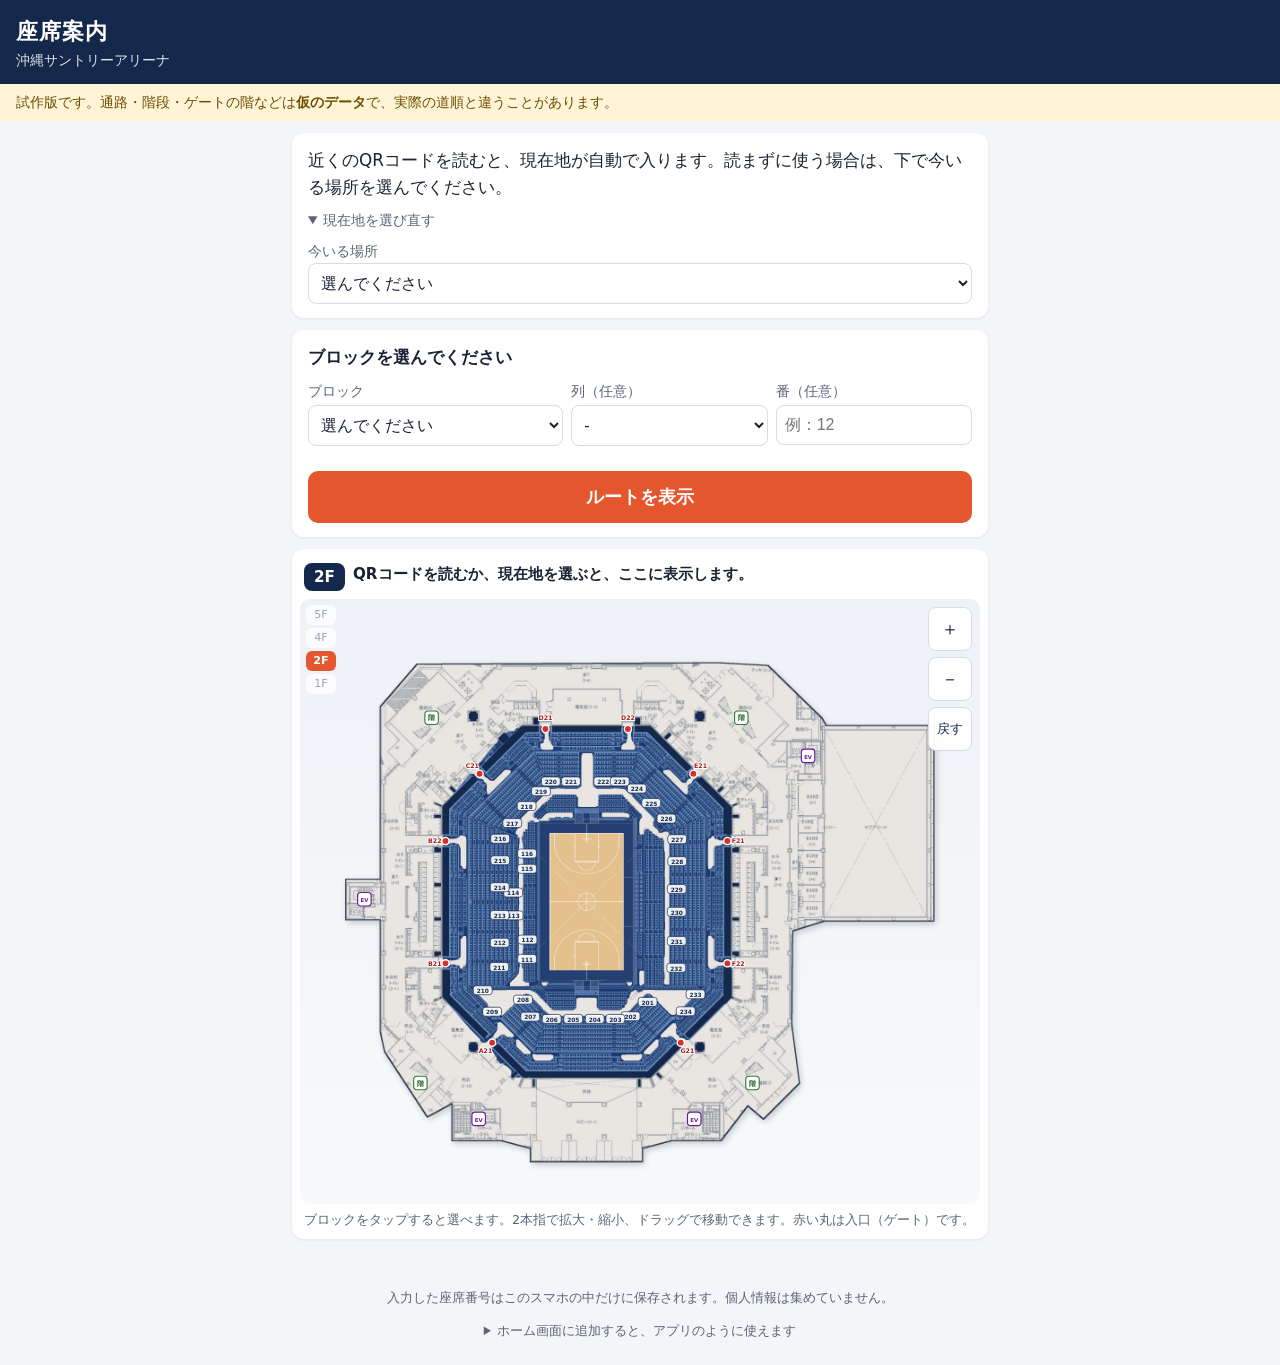
==== commit 716f3077: "列・番を入れなくても案内できるようにし、サウスエントランスを右下の入口に直す - ブロックだけ選べばルートを表示（列・番は任意） - サウスエントランスは1階右下のエントランス(1-2)。左下はノース" ====
--- a/index.html
+++ b/index.html
@@ -34,7 +34,7 @@
     </section>
 
     <section class="card" aria-labelledby="seat-title">
-      <h2 id="seat-title">座席番号を入れてください</h2>
+      <h2 id="seat-title">ブロックを選んでください</h2>
       <form id="seat-form" novalidate>
         <div class="fields">
           <div class="field">
@@ -42,11 +42,11 @@
             <select id="block-select" required></select>
           </div>
           <div class="field" id="row-field">
-            <label for="row-select">列</label>
+            <label for="row-select">列（任意）</label>
             <select id="row-select"></select>
           </div>
           <div class="field">
-            <label for="seat-input">番</label>
+            <label for="seat-input">番（任意）</label>
             <input id="seat-input" type="number" inputmode="numeric" min="1" placeholder="例：12">
           </div>
         </div>
--- a/style.css
+++ b/style.css
@@ -220,7 +220,7 @@
 /* 平面図の上の印 */
 .fm-block-tag rect { fill: rgba(255, 255, 255, 0.9); stroke: #14284b; stroke-width: 1.5; }
 .fm-block-tag text { fill: #14284b; font-size: 13px; font-weight: bold; font-family: inherit; }
-.fm-block-tag.box text, .fm-block-tag.lounge text { font-size: 11px; }
+.fm-block-tag.box text, .fm-block-tag.lounge text, .fm-block-tag.sub text, .fm-block-tag.court text { font-size: 11px; }
 .fm-block-tag.selected rect { fill: var(--accent); stroke: #fff; }
 .fm-block-tag.selected text { fill: #fff; }
 .fm-block-tag { pointer-events: none; }
@@ -274,13 +274,13 @@
 }
 .step-nav #step-next { background: var(--navy); color: #fff; }
 .step-nav > button:disabled { opacity: 0.3; cursor: default; }
-.step-dots { flex: 1; display: flex; justify-content: center; gap: 2px; flex-wrap: wrap; }
+.step-dots { flex: 1; min-width: 0; display: flex; justify-content: center; gap: 0; flex-wrap: nowrap; }
 .step-dot {
-  width: 18px; height: 28px; padding: 0; border: none; background: none; cursor: pointer;
+  flex: 0 1 18px; min-width: 10px; height: 28px; padding: 0; border: none; background: none; cursor: pointer;
   display: flex; align-items: center; justify-content: center;
 }
-.step-dot::before { content: ""; width: 9px; height: 9px; border-radius: 50%; background: #c3cbd9; }
-.step-dot.active::before { background: var(--accent); width: 16px; border-radius: 5px; }
+.step-dot::before { content: ""; width: 8px; height: 8px; border-radius: 50%; background: #c3cbd9; }
+.step-dot.active::before { background: var(--accent); width: 14px; border-radius: 5px; }
 .all-steps { margin-top: 4px; }
 .all-steps summary { cursor: pointer; color: var(--navy-soft); font-size: 0.9rem; margin-bottom: 6px; }
 
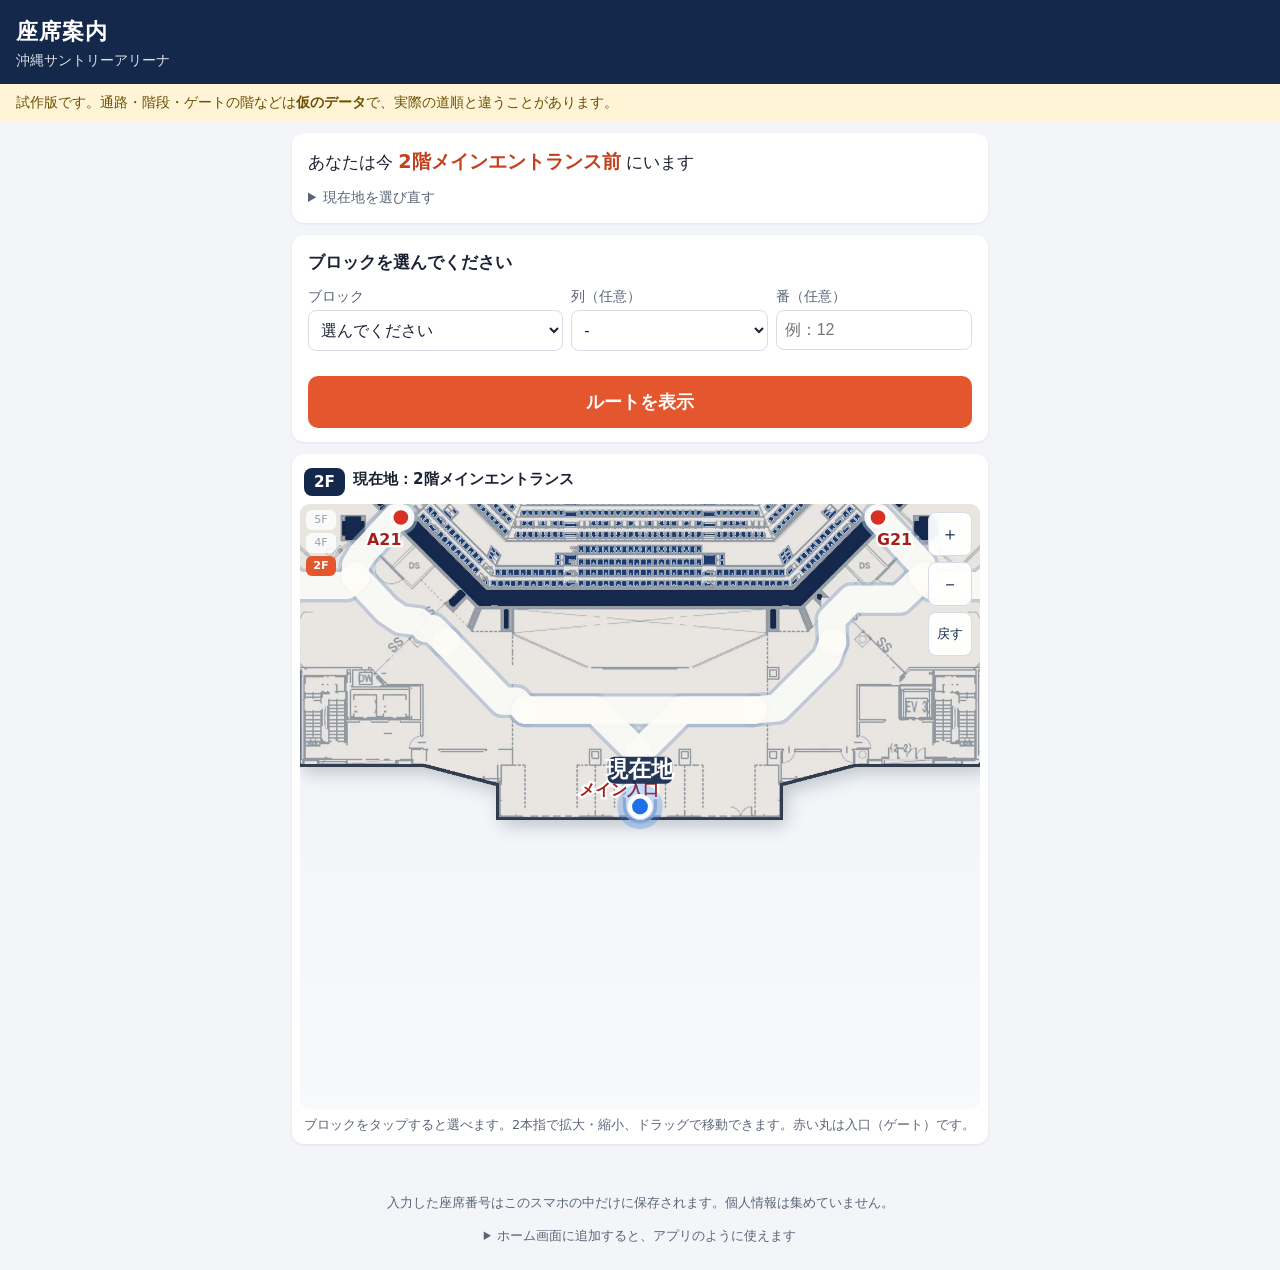
==== commit c79a7432: "通路を白い帯で見せ、道順は通路だけを通る。エレベーターは使わない - 平面図の壁や客席をよけて廊下の真ん中を通る線を自動で作り（tools/floorplan/paths.py）、道順はこの線の上を通" ====
--- a/index.html
+++ b/index.html
@@ -105,6 +105,7 @@
   </footer>
 
   <script src="data/venue-data.js"></script>
+  <script src="data/venue-paths.js"></script>
   <script src="js/route.js"></script>
   <script src="js/floor-map.js"></script>
   <script src="js/app.js"></script>
--- a/style.css
+++ b/style.css
@@ -218,6 +218,9 @@
 .axo-lift rect { fill: #fff; stroke: var(--accent); stroke-width: 4; }
 .axo-lift text { fill: var(--accent-dark); font-size: 18px; font-weight: bold; font-family: inherit; }
 /* 平面図の上の印 */
+.fm-walkway path { fill: none; stroke-linecap: round; stroke-linejoin: round; pointer-events: none; }
+.fm-walk-edge { stroke: #9fb3cc; stroke-width: 30; opacity: 0.55; }
+.fm-walk { stroke: #fdfcf7; stroke-width: 24; opacity: 0.92; }
 .fm-block-tag rect { fill: rgba(255, 255, 255, 0.9); stroke: #14284b; stroke-width: 1.5; }
 .fm-block-tag text { fill: #14284b; font-size: 13px; font-weight: bold; font-family: inherit; }
 .fm-block-tag.box text, .fm-block-tag.lounge text, .fm-block-tag.sub text, .fm-block-tag.court text { font-size: 11px; }
